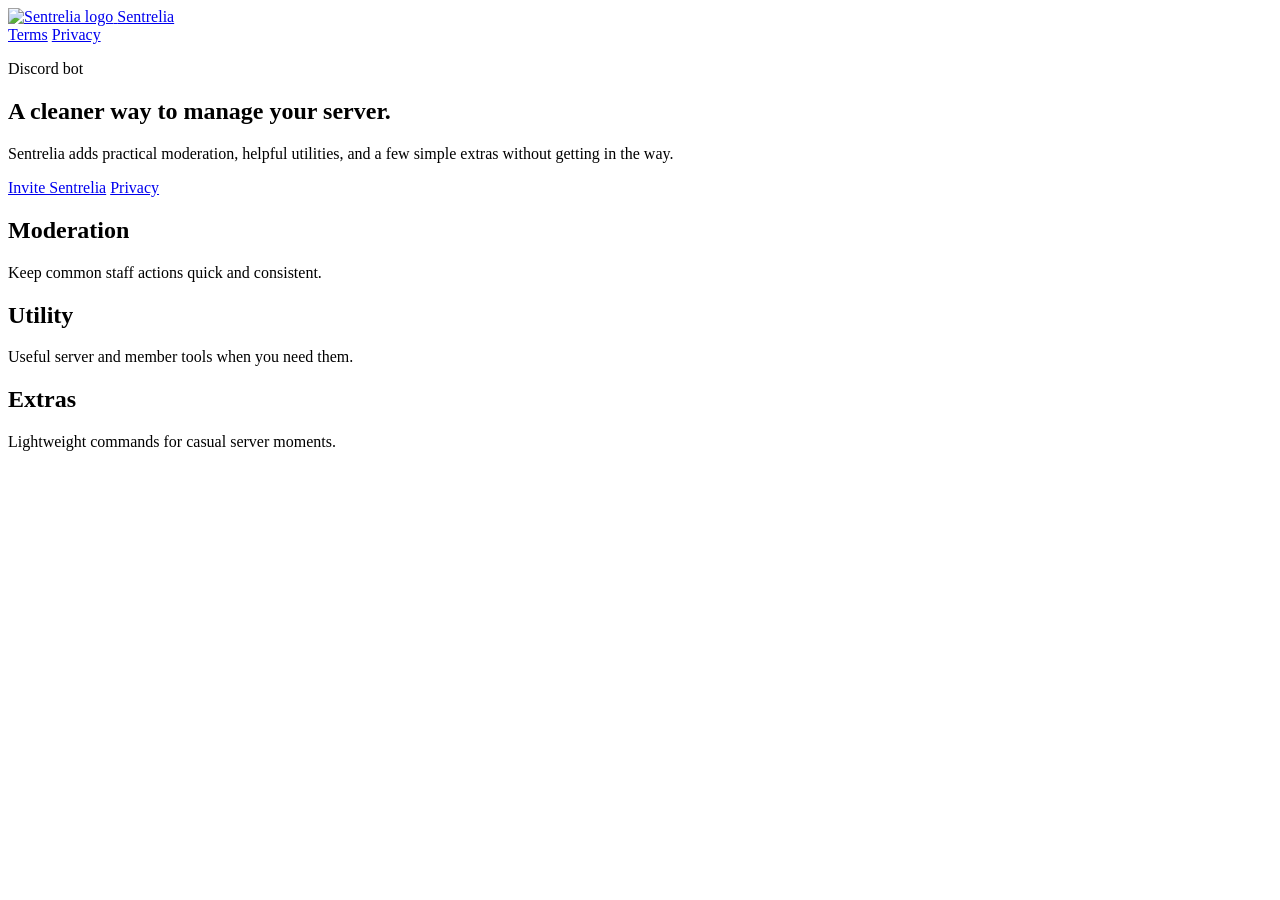
==== index.html @ 267de3ac "Push index.html" ====
<!doctype html>
<html lang="en">
<head>
  <meta charset="utf-8">
  <meta name="viewport" content="width=device-width, initial-scale=1">
  <title>Sentrelia</title>
  <link rel="icon" type="image/png" href="assets/SentreliaLogo.png">
  <link rel="stylesheet" href="styles.css">
</head>
<body>
  <main class="page home-page">
    <nav class="nav" aria-label="Main navigation">
      <a class="brand" href="index.html">
        <img src="assets/SentreliaLogo.png" alt="Sentrelia logo">
        <span>Sentrelia</span>
      </a>
      <div class="links">
        <a href="terms.html">Terms</a>
        <a href="privacy.html">Privacy</a>
      </div>
    </nav>

    <section class="hero simple-hero">
      <p class="eyebrow">Discord bot</p>
      <h1>A cleaner way to manage your server.</h1>
      <p class="lead">Sentrelia adds practical moderation, helpful utilities, and a few simple extras without getting in the way.</p>
      <div class="actions">
        <a class="button primary" href="https://discord.com/oauth2/authorize?client_id=1488466447322583091">Invite Sentrelia</a>
        <a class="button" href="privacy.html">Privacy</a>
      </div>
    </section>

    <section class="plain-list" aria-label="Sentrelia summary">
      <div>
        <h2>Moderation</h2>
        <p>Keep common staff actions quick and consistent.</p>
      </div>
      <div>
        <h2>Utility</h2>
        <p>Useful server and member tools when you need them.</p>
      </div>
      <div>
        <h2>Extras</h2>
        <p>Lightweight commands for casual server moments.</p>
      </div>
    </section>
  </main>
</body>
</html>
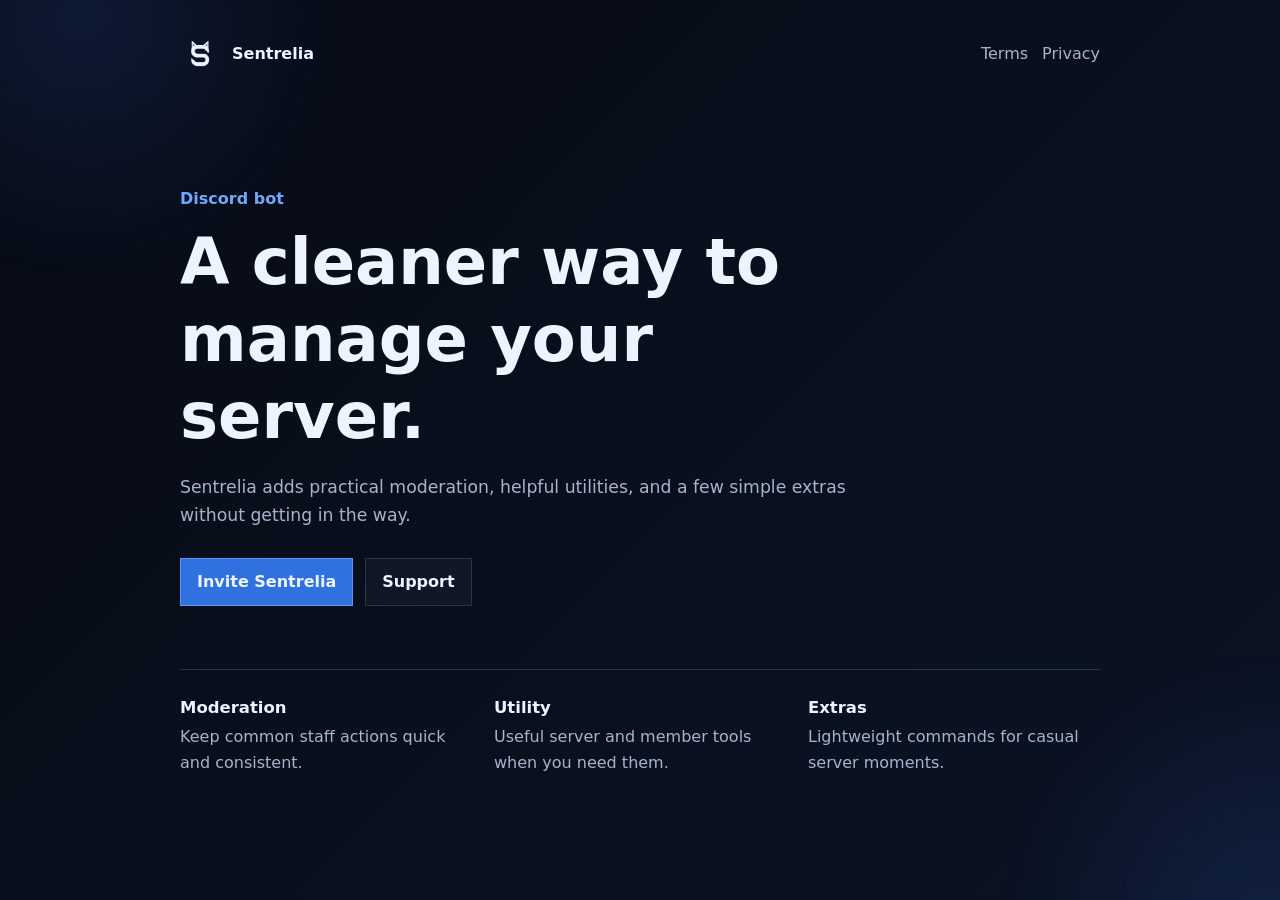
==== commit 4f916ab9: "Update index.html Changed privacy button to support." ====
--- a/index.html
+++ b/index.html
@@ -26,7 +26,7 @@
       <p class="lead">Sentrelia adds practical moderation, helpful utilities, and a few simple extras without getting in the way.</p>
       <div class="actions">
         <a class="button primary" href="https://discord.com/oauth2/authorize?client_id=1488466447322583091">Invite Sentrelia</a>
-        <a class="button" href="privacy.html">Privacy</a>
+        <a class="button" href="https://discord.gg/bnEmZdk7tu">Support</a>
       </div>
     </section>
 
--- a/styles.css
+++ b/styles.css
@@ -0,0 +1,255 @@
+:root {
+  --bg: #070b15;
+  --bg-2: #0b1324;
+  --panel: #101827;
+  --line: #26364f;
+  --text: #edf3ff;
+  --muted: #a6b4cc;
+  --blue: #70a7ff;
+  --blue-strong: #347fff;
+}
+
+* {
+  box-sizing: border-box;
+}
+
+html {
+  min-height: 100%;
+}
+
+body {
+  margin: 0;
+  min-height: 100vh;
+  font-family: Inter, ui-sans-serif, system-ui, -apple-system, BlinkMacSystemFont, "Segoe UI", sans-serif;
+  color: var(--text);
+  background: linear-gradient(135deg, var(--bg), var(--bg-2));
+  line-height: 1.65;
+  overflow-x: hidden;
+}
+
+body::before,
+body::after {
+  content: "";
+  position: fixed;
+  width: 34rem;
+  height: 34rem;
+  pointer-events: none;
+  background: radial-gradient(circle, rgba(59, 126, 255, 0.13), transparent 68%);
+  filter: blur(6px);
+  z-index: -1;
+  animation: drift 26s ease-in-out infinite alternate;
+}
+
+body::before {
+  top: -16rem;
+  left: -12rem;
+}
+
+body::after {
+  right: -16rem;
+  bottom: -18rem;
+  animation-delay: -9s;
+}
+
+@keyframes drift {
+  from {
+    transform: translate3d(0, 0, 0) scale(1);
+  }
+
+  to {
+    transform: translate3d(2.5rem, 1.5rem, 0) scale(1.08);
+  }
+}
+
+a {
+  color: inherit;
+}
+
+.page {
+  width: min(920px, calc(100% - 40px));
+  margin: 0 auto;
+  padding: 34px 0 58px;
+}
+
+.home-page {
+  min-height: 100vh;
+}
+
+.nav {
+  display: flex;
+  align-items: center;
+  justify-content: space-between;
+  gap: 18px;
+  margin-bottom: 40px;
+}
+
+.brand {
+  display: flex;
+  align-items: center;
+  gap: 12px;
+  color: var(--text);
+  text-decoration: none;
+  font-weight: 800;
+}
+
+.brand img {
+  width: 40px;
+  height: 40px;
+  object-fit: contain;
+}
+
+.links {
+  display: flex;
+  gap: 14px;
+  flex-wrap: wrap;
+  justify-content: flex-end;
+}
+
+.links a {
+  color: var(--muted);
+  text-decoration: none;
+}
+
+.links a:hover {
+  color: var(--text);
+}
+
+.simple-hero {
+  max-width: 720px;
+  padding: 8vh 0 7vh;
+}
+
+.eyebrow {
+  color: var(--blue);
+  font-weight: 700;
+  margin: 0 0 12px;
+}
+
+h1,
+h2 {
+  line-height: 1.2;
+  letter-spacing: 0;
+}
+
+h1 {
+  margin: 0 0 18px;
+  font-size: clamp(2.05rem, 5.4vw, 4rem);
+  max-width: 700px;
+}
+
+.lead {
+  color: var(--muted);
+  font-size: 1.08rem;
+  max-width: 62ch;
+  margin: 0 0 28px;
+}
+
+.actions {
+  display: flex;
+  gap: 12px;
+  flex-wrap: wrap;
+}
+
+.button {
+  display: inline-flex;
+  align-items: center;
+  justify-content: center;
+  min-height: 44px;
+  padding: 10px 16px;
+  border: 1px solid var(--line);
+  color: var(--text);
+  text-decoration: none;
+  font-weight: 800;
+  background: rgba(255, 255, 255, 0.035);
+}
+
+.button:hover {
+  border-color: #4d7cc7;
+}
+
+.button.primary {
+  border-color: #5b95ff;
+  background: #2f71df;
+}
+
+.plain-list {
+  display: grid;
+  grid-template-columns: repeat(3, 1fr);
+  gap: 22px;
+  border-top: 1px solid var(--line);
+  padding-top: 28px;
+}
+
+.plain-list h2 {
+  font-size: 1.03rem;
+  margin: 0 0 6px;
+  color: var(--text);
+}
+
+.plain-list p {
+  margin: 0;
+  color: var(--muted);
+}
+
+.document-page .nav {
+  margin-bottom: 28px;
+}
+
+.document {
+  background: rgba(16, 24, 39, 0.84);
+  border: 1px solid var(--line);
+  padding: 32px;
+}
+
+.document h1 {
+  font-size: clamp(2rem, 5vw, 3.2rem);
+  margin-bottom: 10px;
+}
+
+.document h2 {
+  margin: 32px 0 8px;
+  font-size: 1.16rem;
+  color: var(--blue);
+}
+
+.document p,
+.document li {
+  color: var(--muted);
+}
+
+.document strong {
+  color: var(--text);
+}
+
+.document a {
+  color: var(--blue);
+}
+
+.document code {
+  background: rgba(255, 255, 255, 0.08);
+  color: var(--text);
+  padding: 2px 5px;
+}
+
+@media (max-width: 760px) {
+  .page {
+    width: min(100% - 28px, 920px);
+    padding-top: 24px;
+  }
+
+  .nav {
+    margin-bottom: 28px;
+  }
+
+  .simple-hero {
+    padding-top: 4vh;
+  }
+
+  .plain-list {
+    grid-template-columns: 1fr;
+  }
+
+  .document {
+    padding: 24px;
+  }
+}
